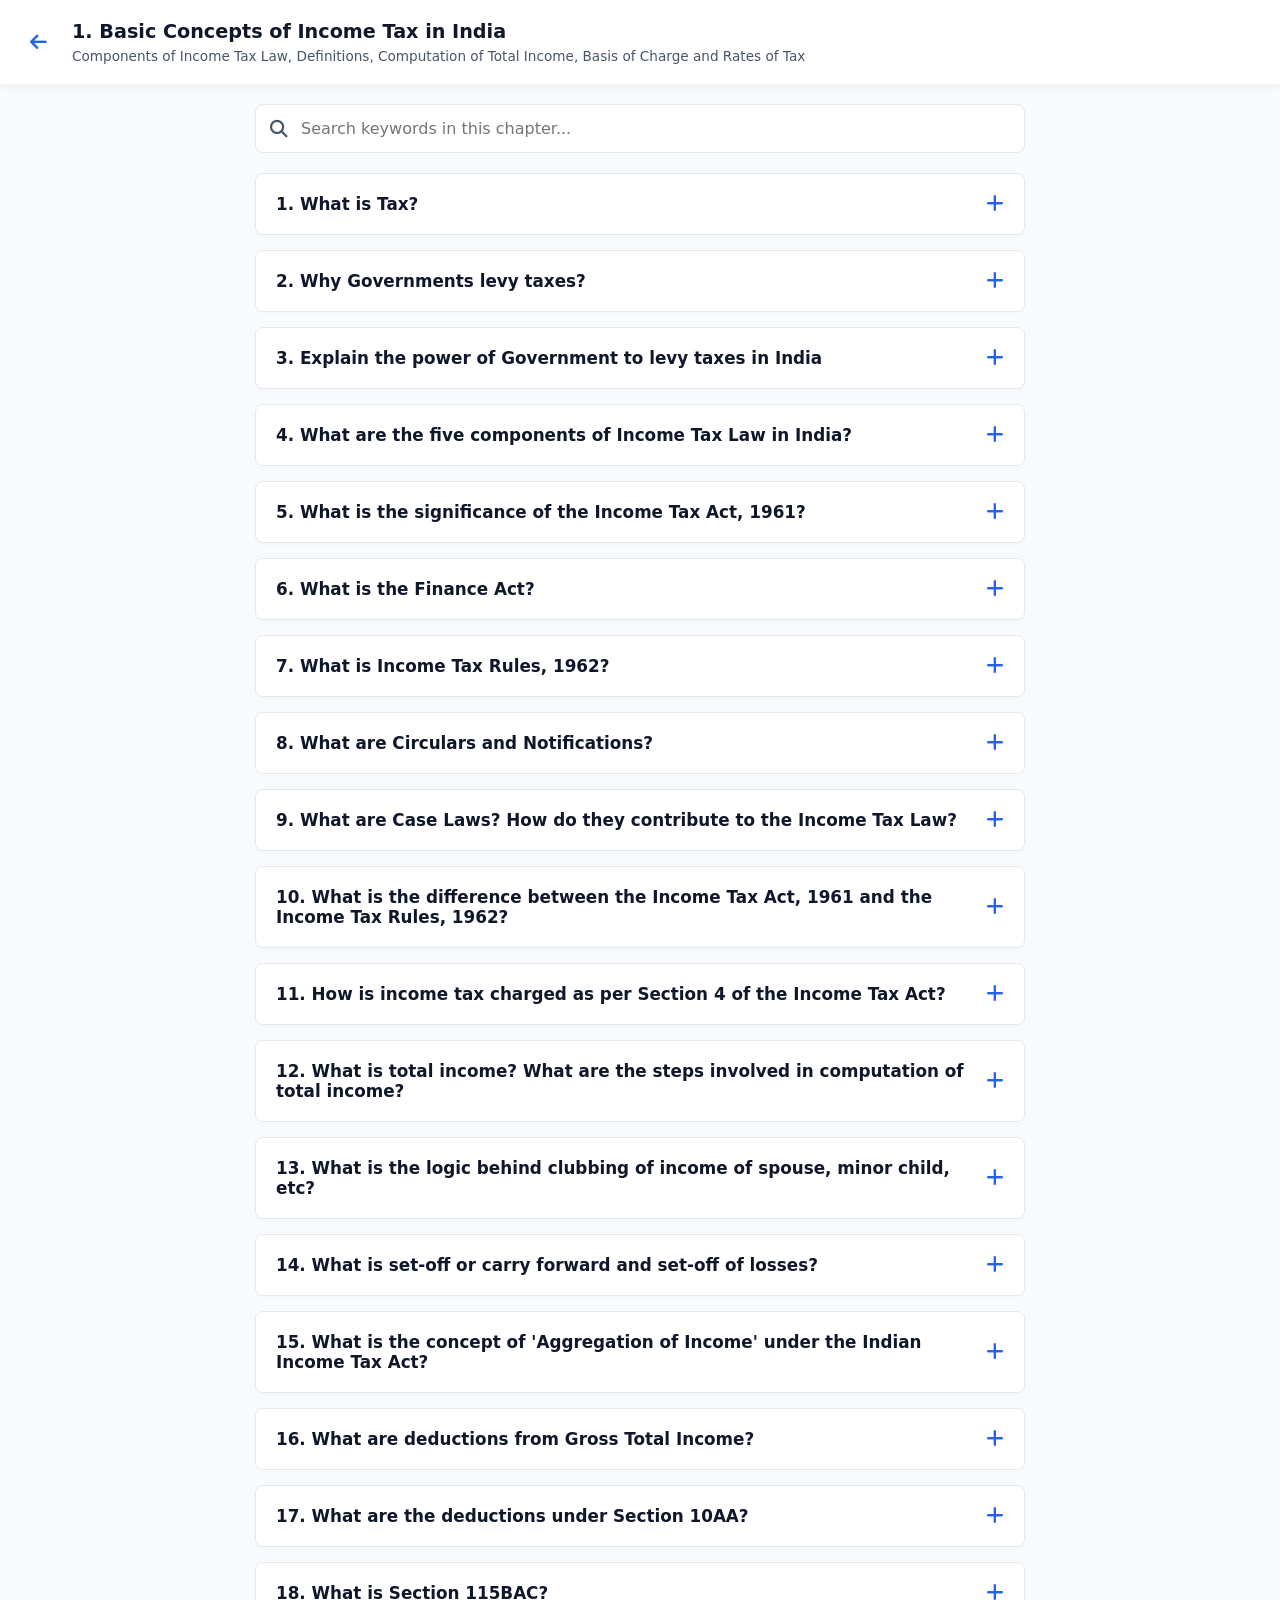
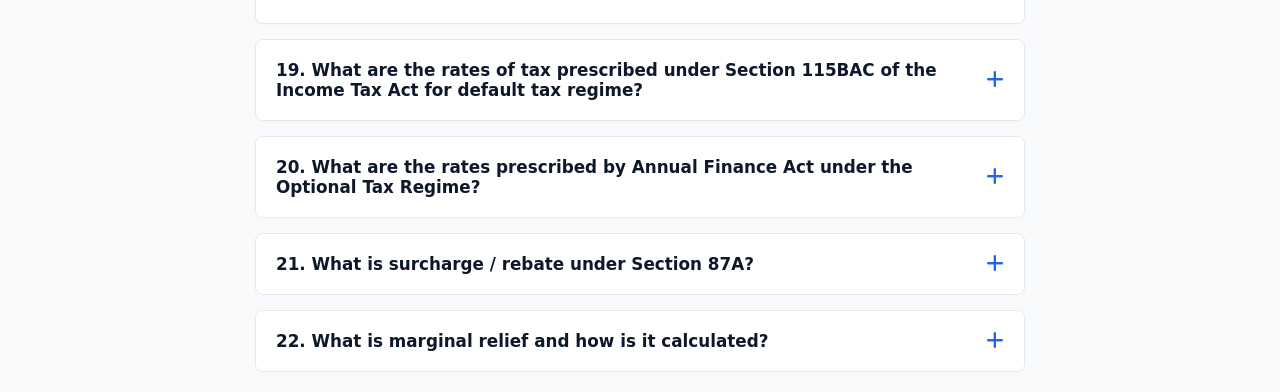
==== IncomeTax/accordion_template.html @ 53c085f0 "New Repository - Added with Income Tax Accordian Style Questions and Answers" ====
<!DOCTYPE html>
<html lang="en">

<head>
    <meta charset="UTF-8">
    <meta name="viewport" content="width=device-width, initial-scale=1.0">
    <title>Subject Viewer</title>
    <link rel="stylesheet" href="accordion_style.css">
    <link rel="stylesheet" href="https://cdnjs.cloudflare.com/ajax/libs/font-awesome/6.4.0/css/all.min.css">
</head>

<body>

    <div class="app-container">
        <header class="top-bar">
            <a href="index.html" class="back-btn"><i class="fas fa-arrow-left"></i></a>
            <div class="header-titles">
                <h1 id="chapter-title">Loading...</h1>
                <p id="chapter-info">Please wait...</p>
            </div>
        </header>

        <div class="search-container">
            <i class="fas fa-search search-icon"></i>
            <input type="text" id="search-input" placeholder="Search keywords in this chapter...">
        </div>

        <main class="accordion-container" id="accordion-container">
        </main>
    </div>

    <script>
        // Get chapter from URL (e.g., accordion_template.html?chap=01)
        const urlParams = new URLSearchParams(window.location.search);
        const chapterID = urlParams.get('chap') || '01';

        // Dynamically load the correct data file
        const script = document.createElement('script');
        script.src = 'data_chap_' + chapterID + '.js';

        // Success: Load the logic
        script.onload = function () {
            const logicScript = document.createElement('script');
            logicScript.src = 'accordion_logic.js';
            document.body.appendChild(logicScript);
        };

        // Error: Handle missing files gracefully
        script.onerror = function () {
            document.getElementById('chapter-title').textContent = "Chapter Not Found";
            document.getElementById('chapter-info').textContent = "The requested data file could not be loaded.";
            document.getElementById('accordion-container').innerHTML = '<p style="padding: 20px;">Return to the home page and try another chapter.</p>';
            document.querySelector('.search-container').style.display = 'none'; // Hide search if no data
        };

        document.head.appendChild(script);
    </script>
</body>

</html>
---- IncomeTax/accordion_style.css ----
/* accordion_style.css */
:root {
    --primary: #2563eb;
    --bg-color: #f8fafc;
    --text-dark: #0f172a;
    --text-light: #475569;
    --border: #e2e8f0;
}

* {
    box-sizing: border-box;
    margin: 0;
    padding: 0;
    font-family: 'Inter', system-ui, sans-serif;
    -webkit-tap-highlight-color: transparent;
}

body {
    background-color: var(--bg-color);
    color: var(--text-dark);
}

.top-bar {
    background: white;
    padding: 20px;
    display: flex;
    align-items: center;
    gap: 15px;
    box-shadow: 0 2px 10px rgba(0, 0, 0, 0.05);
    position: sticky;
    top: 0;
    z-index: 100;
}

.back-btn {
    color: var(--primary);
    font-size: 1.2rem;
    text-decoration: none;
    padding: 10px;
}

.header-titles h1 {
    font-size: 1.2rem;
    margin-bottom: 5px;
}

.header-titles p {
    font-size: 0.85rem;
    color: var(--text-light);
}

.accordion-container {
    max-width: 800px;
    margin: 20px auto;
    padding: 0 15px;
}

.accordion-item {
    background: white;
    border-radius: 8px;
    margin-bottom: 15px;
    box-shadow: 0 2px 5px rgba(0, 0, 0, 0.02);
    border: 1px solid var(--border);
    overflow: hidden;
}

/* The clickable question button */
.accordion-btn {
    width: 100%;
    text-align: left;
    background: white;
    border: none;
    padding: 20px;
    font-size: 1.05rem;
    font-weight: 600;
    color: var(--text-dark);
    cursor: pointer;
    display: flex;
    justify-content: space-between;
    align-items: center;
    transition: background 0.2s;
}

.accordion-btn:hover {
    background: #f1f5f9;
}

.accordion-btn.active {
    color: var(--primary);
    border-bottom: 1px solid var(--border);
}

/* The Plus/Minus icon */
.icon {
    font-size: 1.2rem;
    color: var(--primary);
    transition: transform 0.3s ease;
}

.accordion-btn.active .icon {
    transform: rotate(45deg);
    /* Turns a plus into a cross */
}

/* The hidden answer panel */
.accordion-panel {
    max-height: 0;
    overflow: hidden;
    transition: max-height 0.3s ease-out;
    background: #fafafa;
}

.panel-content {
    padding: 20px;
    line-height: 1.6;
    color: var(--text-light);
    font-size: 1rem;
}

/* --- NEW STYLES FOR SEARCH BAR --- */

.search-container {
    max-width: 800px;
    margin: 20px auto 0;
    padding: 0 15px;
    position: relative;
}

#search-input {
    width: 100%;
    padding: 14px 20px 14px 45px;
    border: 1px solid var(--border);
    border-radius: 8px;
    font-size: 1rem;
    outline: none;
    background-color: white;
    transition: border-color 0.2s, box-shadow 0.2s;
}

#search-input:focus {
    border-color: var(--primary);
    box-shadow: 0 0 0 3px rgba(37, 99, 235, 0.1);
}

.search-container .search-icon {
    position: absolute;
    left: 30px;
    top: 50%;
    transform: translateY(-50%);
    color: var(--text-light);
    font-size: 1.1rem;
}
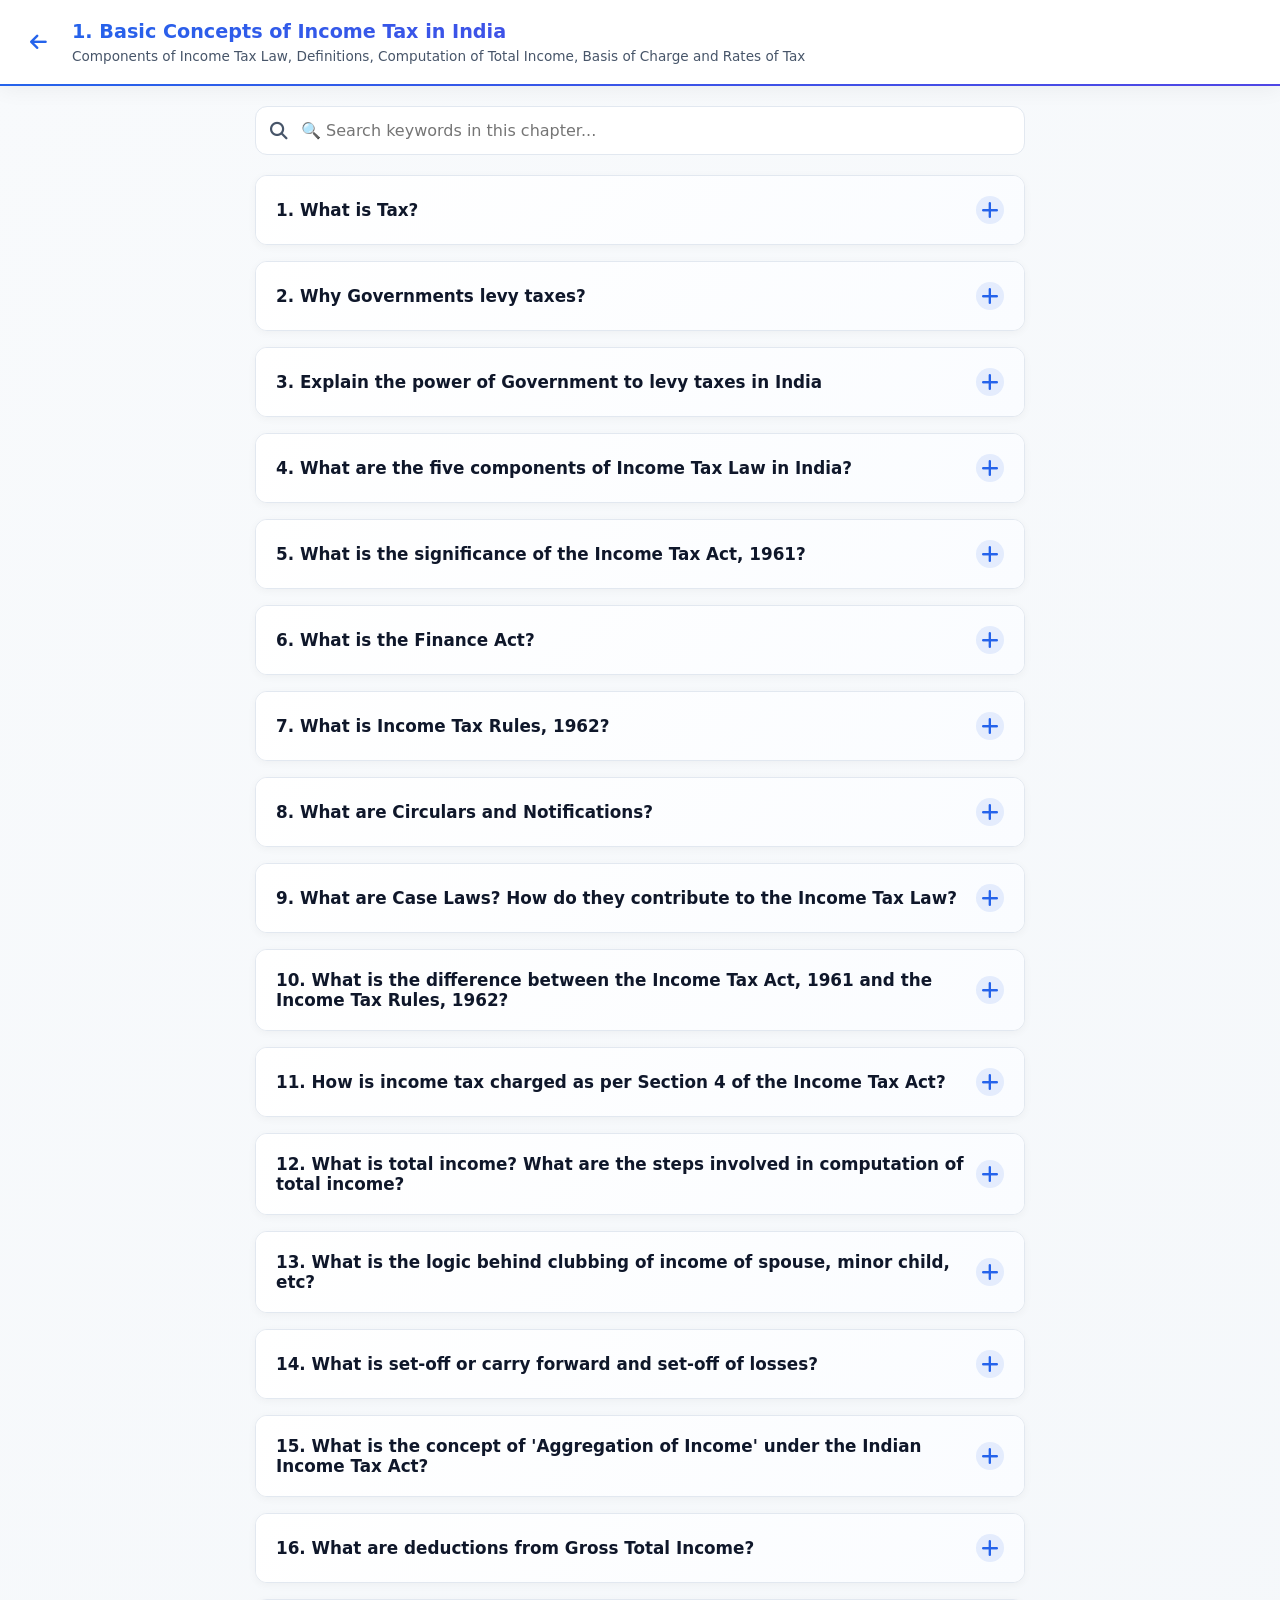
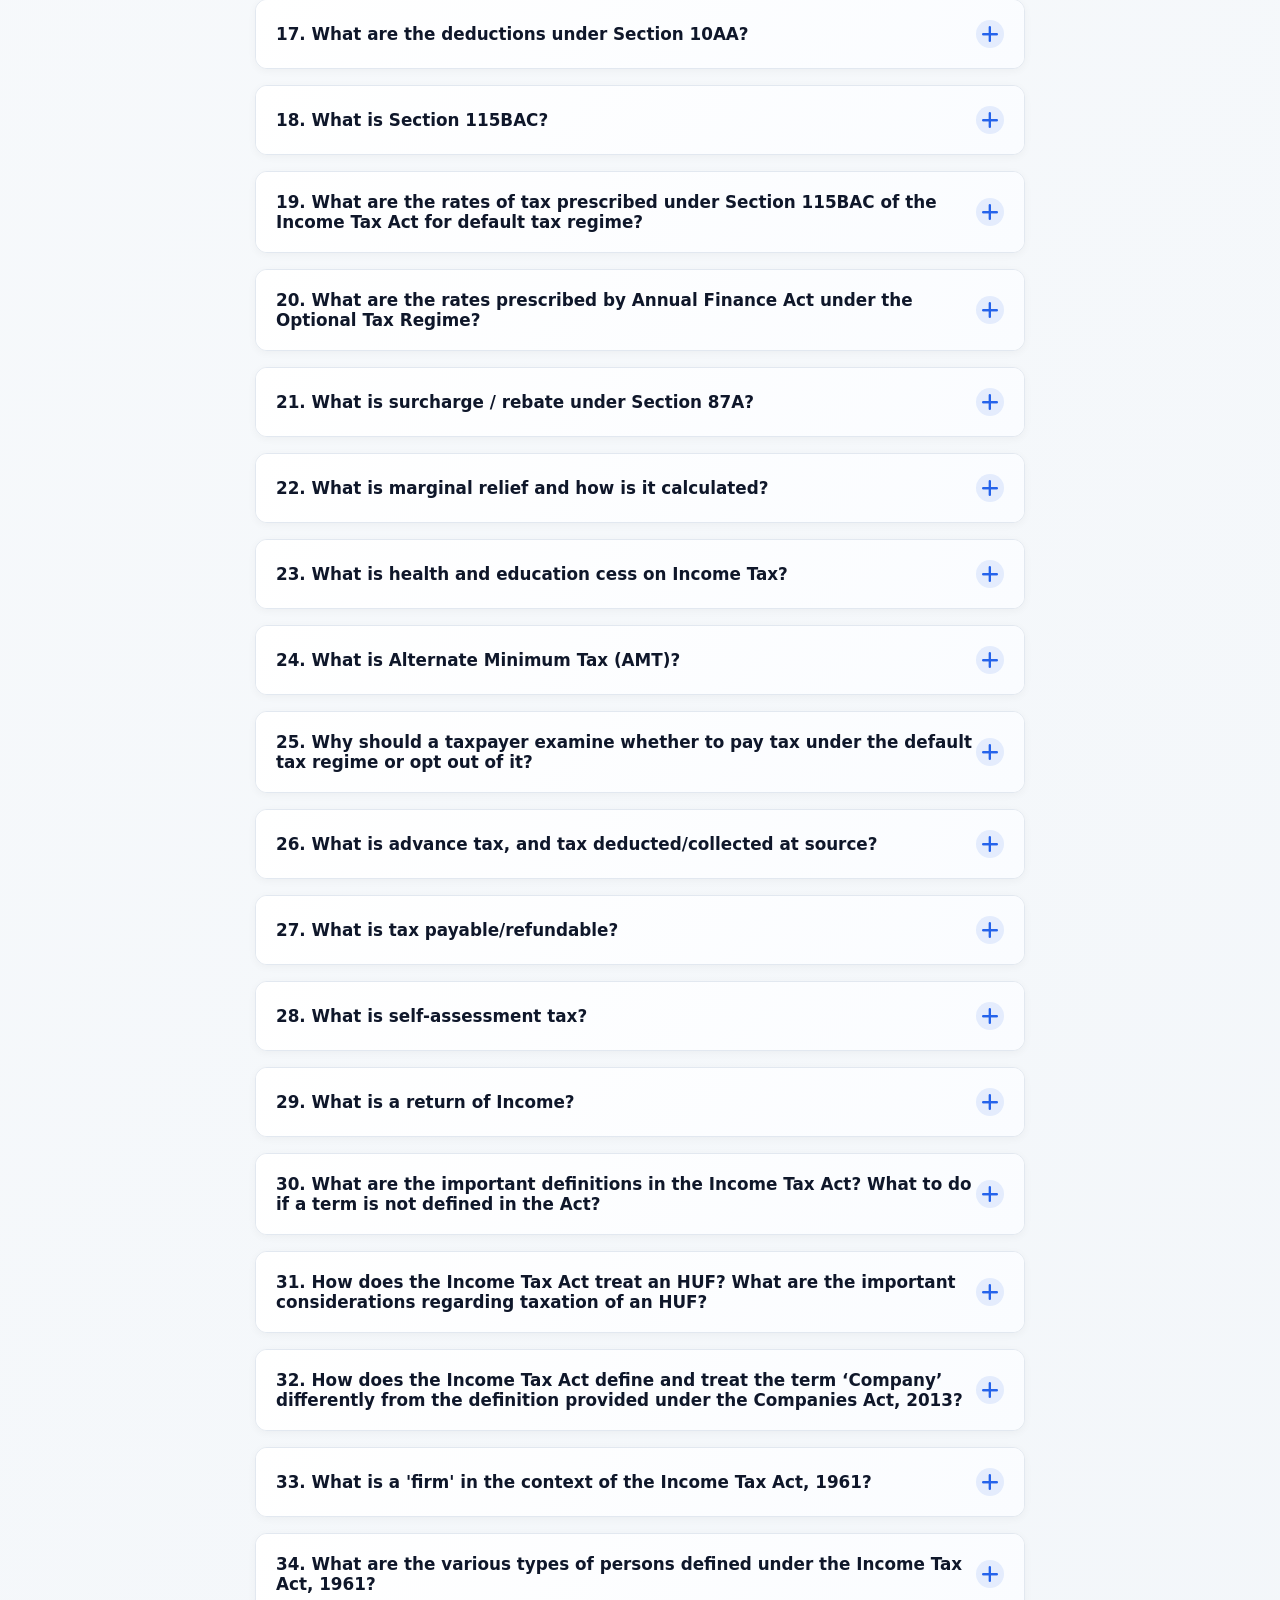
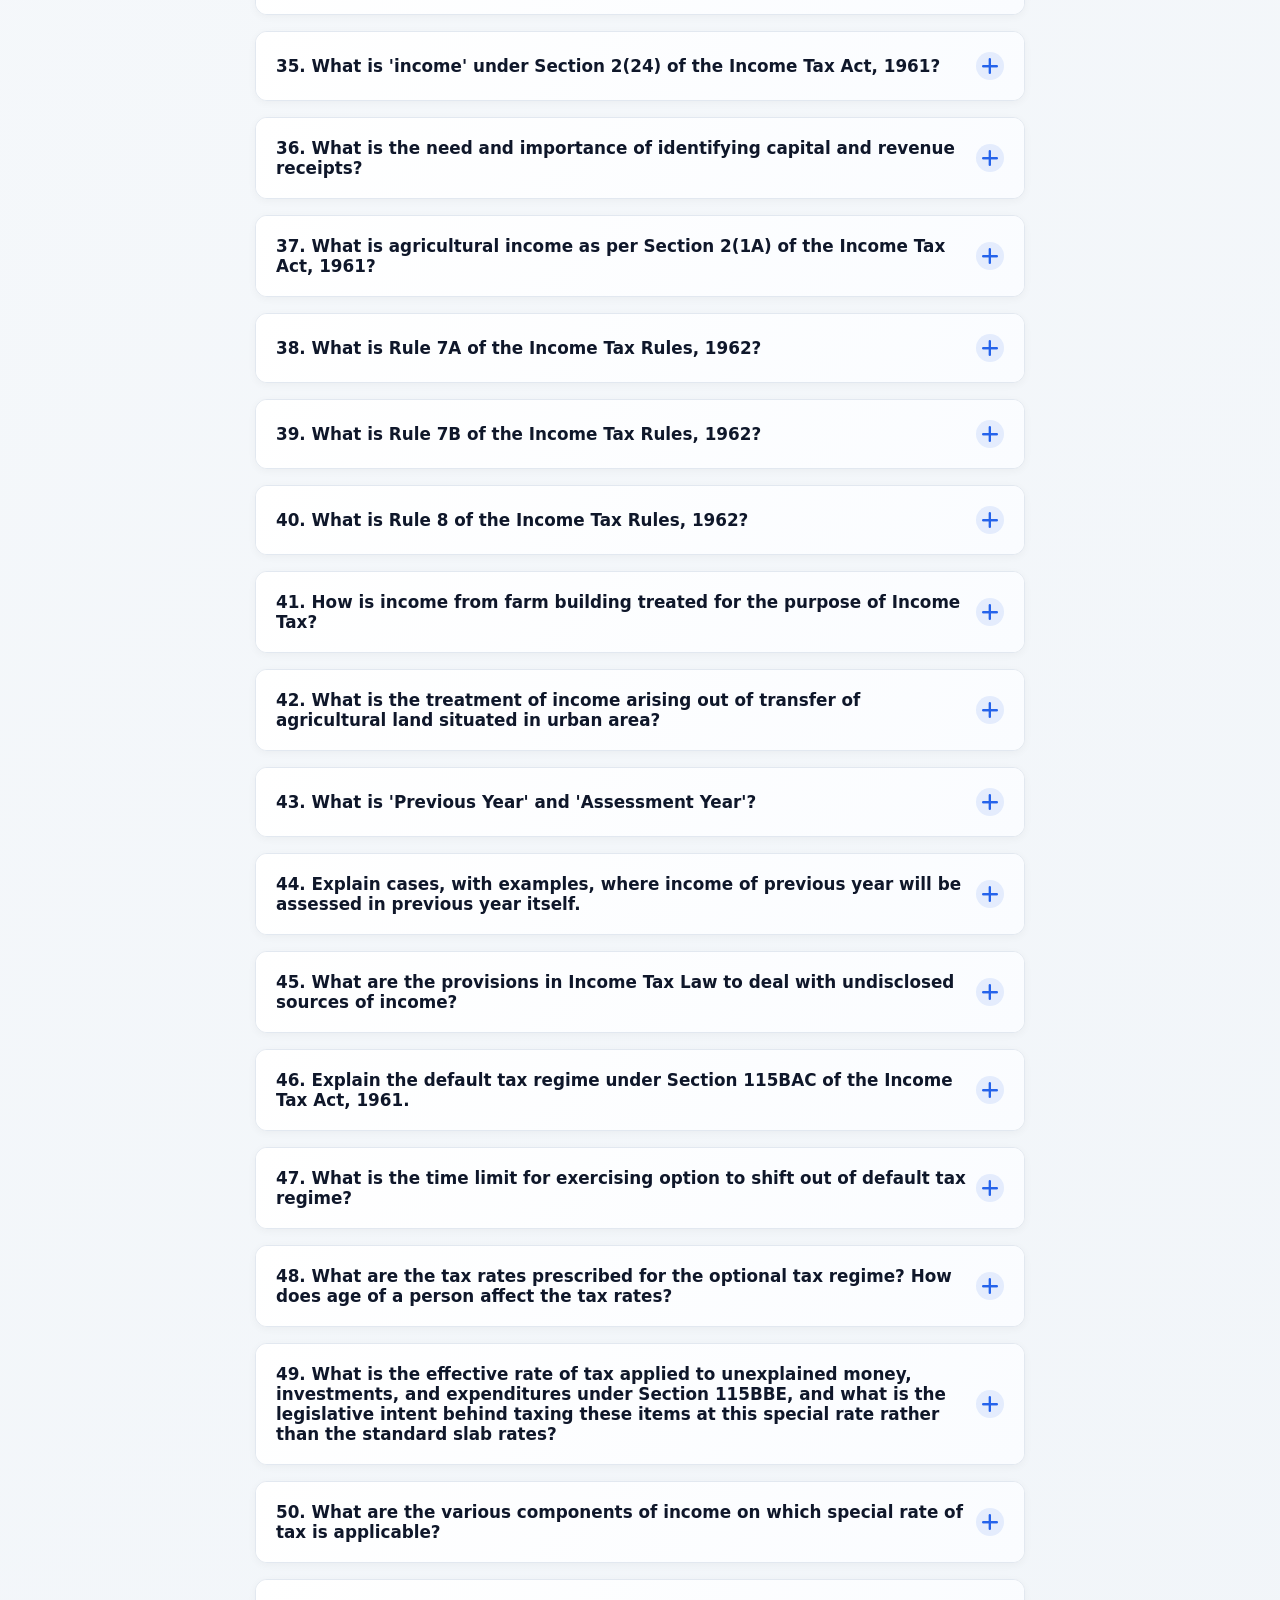
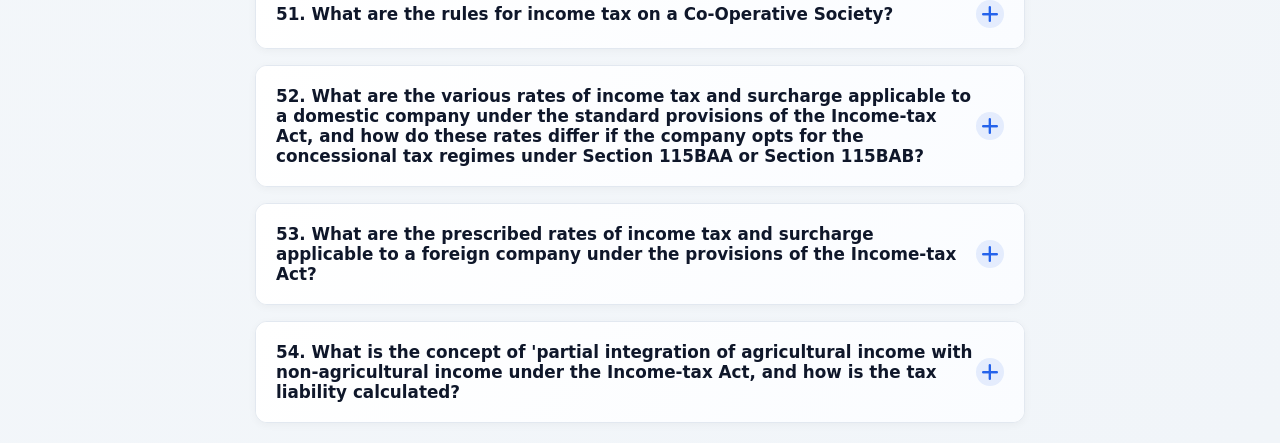
==== commit 7d84c3b9: "Add files via upload design update" ====
--- a/IncomeTax/accordion_template.html
+++ b/IncomeTax/accordion_template.html
@@ -7,6 +7,42 @@
     <title>Subject Viewer</title>
     <link rel="stylesheet" href="accordion_style.css">
     <link rel="stylesheet" href="https://cdnjs.cloudflare.com/ajax/libs/font-awesome/6.4.0/css/all.min.css">
+    <style>
+        /* Additional inline styles for dynamic coloring */
+        .accordion-btn.active .icon {
+            background: var(--primary);
+            color: white;
+        }
+        
+        .accordion-btn .icon {
+            transition: all 0.3s cubic-bezier(0.4, 0, 0.2, 1);
+        }
+        
+        .accordion-panel .panel-content {
+            animation: fadeSlideIn 0.3s ease-out;
+        }
+        
+        @keyframes fadeSlideIn {
+            from {
+                opacity: 0;
+                transform: translateY(-10px);
+            }
+            to {
+                opacity: 1;
+                transform: translateY(0);
+            }
+        }
+        
+        /* Loading state styling */
+        #accordion-container:empty::before {
+            content: "📚 Loading chapter content...";
+            display: block;
+            text-align: center;
+            padding: 60px 20px;
+            color: var(--text-light);
+            font-size: 1rem;
+        }
+    </style>
 </head>
 
 <body>
@@ -22,10 +58,11 @@
 
         <div class="search-container">
             <i class="fas fa-search search-icon"></i>
-            <input type="text" id="search-input" placeholder="Search keywords in this chapter...">
+            <input type="text" id="search-input" placeholder="🔍 Search keywords in this chapter...">
         </div>
 
         <main class="accordion-container" id="accordion-container">
+            <!-- Loading indicator will appear here via CSS -->
         </main>
     </div>
 
@@ -47,10 +84,17 @@
 
         // Error: Handle missing files gracefully
         script.onerror = function () {
-            document.getElementById('chapter-title').textContent = "Chapter Not Found";
+            document.getElementById('chapter-title').textContent = "📖 Chapter Not Found";
             document.getElementById('chapter-info').textContent = "The requested data file could not be loaded.";
-            document.getElementById('accordion-container').innerHTML = '<p style="padding: 20px;">Return to the home page and try another chapter.</p>';
-            document.querySelector('.search-container').style.display = 'none'; // Hide search if no data
+            document.getElementById('accordion-container').innerHTML = `
+                <div style="background: white; border-radius: 12px; padding: 60px 20px; text-align: center; border: 1px solid var(--border);">
+                    <i class="fas fa-book-open" style="font-size: 48px; color: var(--primary); margin-bottom: 20px; display: block;"></i>
+                    <h3 style="margin-bottom: 10px;">Chapter Not Available</h3>
+                    <p style="color: var(--text-light); margin-bottom: 20px;">The chapter you're looking for doesn't exist yet.</p>
+                    <a href="index.html" style="color: var(--primary); text-decoration: none; font-weight: 600;">← Back to Chapters</a>
+                </div>
+            `;
+            document.querySelector('.search-container').style.display = 'none';
         };
 
         document.head.appendChild(script);
--- a/IncomeTax/accordion_style.css
+++ b/IncomeTax/accordion_style.css
@@ -1,10 +1,16 @@
 /* accordion_style.css */
 :root {
     --primary: #2563eb;
+    --primary-dark: #1d4ed8;
+    --primary-light: #60a5fa;
     --bg-color: #f8fafc;
     --text-dark: #0f172a;
     --text-light: #475569;
     --border: #e2e8f0;
+    --gradient-start: #2563eb;
+    --gradient-end: #4f46e5;
+    --success: #10b981;
+    --warning: #f59e0b;
 }
 
 * {
@@ -16,20 +22,25 @@
 }
 
 body {
-    background-color: var(--bg-color);
+    background: linear-gradient(135deg, var(--bg-color) 0%, #f1f5f9 100%);
     color: var(--text-dark);
+    min-height: 100vh;
 }
 
 .top-bar {
-    background: white;
+    background: rgba(255, 255, 255, 0.95);
+    backdrop-filter: blur(10px);
     padding: 20px;
     display: flex;
     align-items: center;
     gap: 15px;
-    box-shadow: 0 2px 10px rgba(0, 0, 0, 0.05);
+    box-shadow: 0 4px 20px rgba(0, 0, 0, 0.05);
     position: sticky;
     top: 0;
     z-index: 100;
+    border-bottom: 2px solid transparent;
+    border-image: linear-gradient(90deg, var(--primary), var(--gradient-end));
+    border-image-slice: 1;
 }
 
 .back-btn {
@@ -37,11 +48,22 @@
     font-size: 1.2rem;
     text-decoration: none;
     padding: 10px;
+    transition: all 0.2s ease;
+    border-radius: 8px;
+}
+
+.back-btn:hover {
+    background: rgba(37, 99, 235, 0.1);
+    transform: translateX(-3px);
 }
 
 .header-titles h1 {
     font-size: 1.2rem;
     margin-bottom: 5px;
+    background: linear-gradient(135deg, var(--primary), var(--gradient-end));
+    background-clip: text;
+    -webkit-background-clip: text;
+    -webkit-text-fill-color: transparent;
 }
 
 .header-titles p {
@@ -57,18 +79,24 @@
 
 .accordion-item {
     background: white;
-    border-radius: 8px;
-    margin-bottom: 15px;
-    box-shadow: 0 2px 5px rgba(0, 0, 0, 0.02);
+    border-radius: 12px;
+    margin-bottom: 16px;
+    box-shadow: 0 2px 8px rgba(0, 0, 0, 0.04);
     border: 1px solid var(--border);
     overflow: hidden;
+    transition: all 0.2s ease;
+}
+
+.accordion-item:hover {
+    box-shadow: 0 4px 12px rgba(0, 0, 0, 0.08);
+    border-color: var(--primary-light);
 }
 
 /* The clickable question button */
 .accordion-btn {
     width: 100%;
     text-align: left;
-    background: white;
+    background: linear-gradient(135deg, white 0%, #fafcff 100%);
     border: none;
     padding: 20px;
     font-size: 1.05rem;
@@ -78,14 +106,15 @@
     display: flex;
     justify-content: space-between;
     align-items: center;
-    transition: background 0.2s;
+    transition: all 0.25s ease;
 }
 
 .accordion-btn:hover {
-    background: #f1f5f9;
+    background: linear-gradient(135deg, #f8fafc 0%, #f1f5f9 100%);
 }
 
 .accordion-btn.active {
+    background: linear-gradient(135deg, #eff6ff 0%, #e0e7ff 100%);
     color: var(--primary);
     border-bottom: 1px solid var(--border);
 }
@@ -94,31 +123,65 @@
 .icon {
     font-size: 1.2rem;
     color: var(--primary);
-    transition: transform 0.3s ease;
+    transition: all 0.3s ease;
+    background: rgba(37, 99, 235, 0.1);
+    padding: 5px;
+    border-radius: 50%;
+    width: 28px;
+    height: 28px;
+    display: flex;
+    align-items: center;
+    justify-content: center;
 }
 
 .accordion-btn.active .icon {
     transform: rotate(45deg);
-    /* Turns a plus into a cross */
+    background: var(--primary);
+    color: white;
 }
 
 /* The hidden answer panel */
 .accordion-panel {
     max-height: 0;
     overflow: hidden;
-    transition: max-height 0.3s ease-out;
-    background: #fafafa;
+    transition: max-height 0.35s ease-out;
+    background: linear-gradient(135deg, #fafcff 0%, #ffffff 100%);
+}
+
+.accordion-panel .panel-content {
+    border-left: 3px solid var(--primary);
 }
 
 .panel-content {
     padding: 20px;
-    line-height: 1.6;
+    line-height: 1.7;
     color: var(--text-light);
     font-size: 1rem;
 }
 
-/* --- NEW STYLES FOR SEARCH BAR --- */
-
+.panel-content p, .panel-content li {
+    color: #334155;
+}
+
+.panel-content strong {
+    color: var(--primary-dark);
+}
+
+.panel-content ul, .panel-content ol {
+    padding-left: 20px;
+}
+
+.panel-content li {
+    margin-bottom: 8px;
+}
+
+.panel-content h3 {
+    color: var(--primary);
+    font-size: 1.1rem;
+    margin: 15px 0 10px 0;
+}
+
+/* Search Bar Styles */
 .search-container {
     max-width: 800px;
     margin: 20px auto 0;
@@ -130,16 +193,16 @@
     width: 100%;
     padding: 14px 20px 14px 45px;
     border: 1px solid var(--border);
-    border-radius: 8px;
+    border-radius: 12px;
     font-size: 1rem;
     outline: none;
     background-color: white;
-    transition: border-color 0.2s, box-shadow 0.2s;
+    transition: all 0.25s ease;
 }
 
 #search-input:focus {
     border-color: var(--primary);
-    box-shadow: 0 0 0 3px rgba(37, 99, 235, 0.1);
+    box-shadow: 0 0 0 4px rgba(37, 99, 235, 0.1);
 }
 
 .search-container .search-icon {
@@ -149,4 +212,37 @@
     transform: translateY(-50%);
     color: var(--text-light);
     font-size: 1.1rem;
+    transition: color 0.2s ease;
+}
+
+.search-container:focus-within .search-icon {
+    color: var(--primary);
+}
+
+/* Empty state styling */
+.accordion-container > p {
+    background: white;
+    border-radius: 12px;
+    padding: 40px 20px;
+    text-align: center;
+    color: var(--text-light);
+    border: 1px dashed var(--border);
+}
+
+/* Scrollbar styling */
+::-webkit-scrollbar {
+    width: 8px;
+}
+
+::-webkit-scrollbar-track {
+    background: var(--bg-color);
+}
+
+::-webkit-scrollbar-thumb {
+    background: var(--border);
+    border-radius: 4px;
+}
+
+::-webkit-scrollbar-thumb:hover {
+    background: var(--primary-light);
 }
